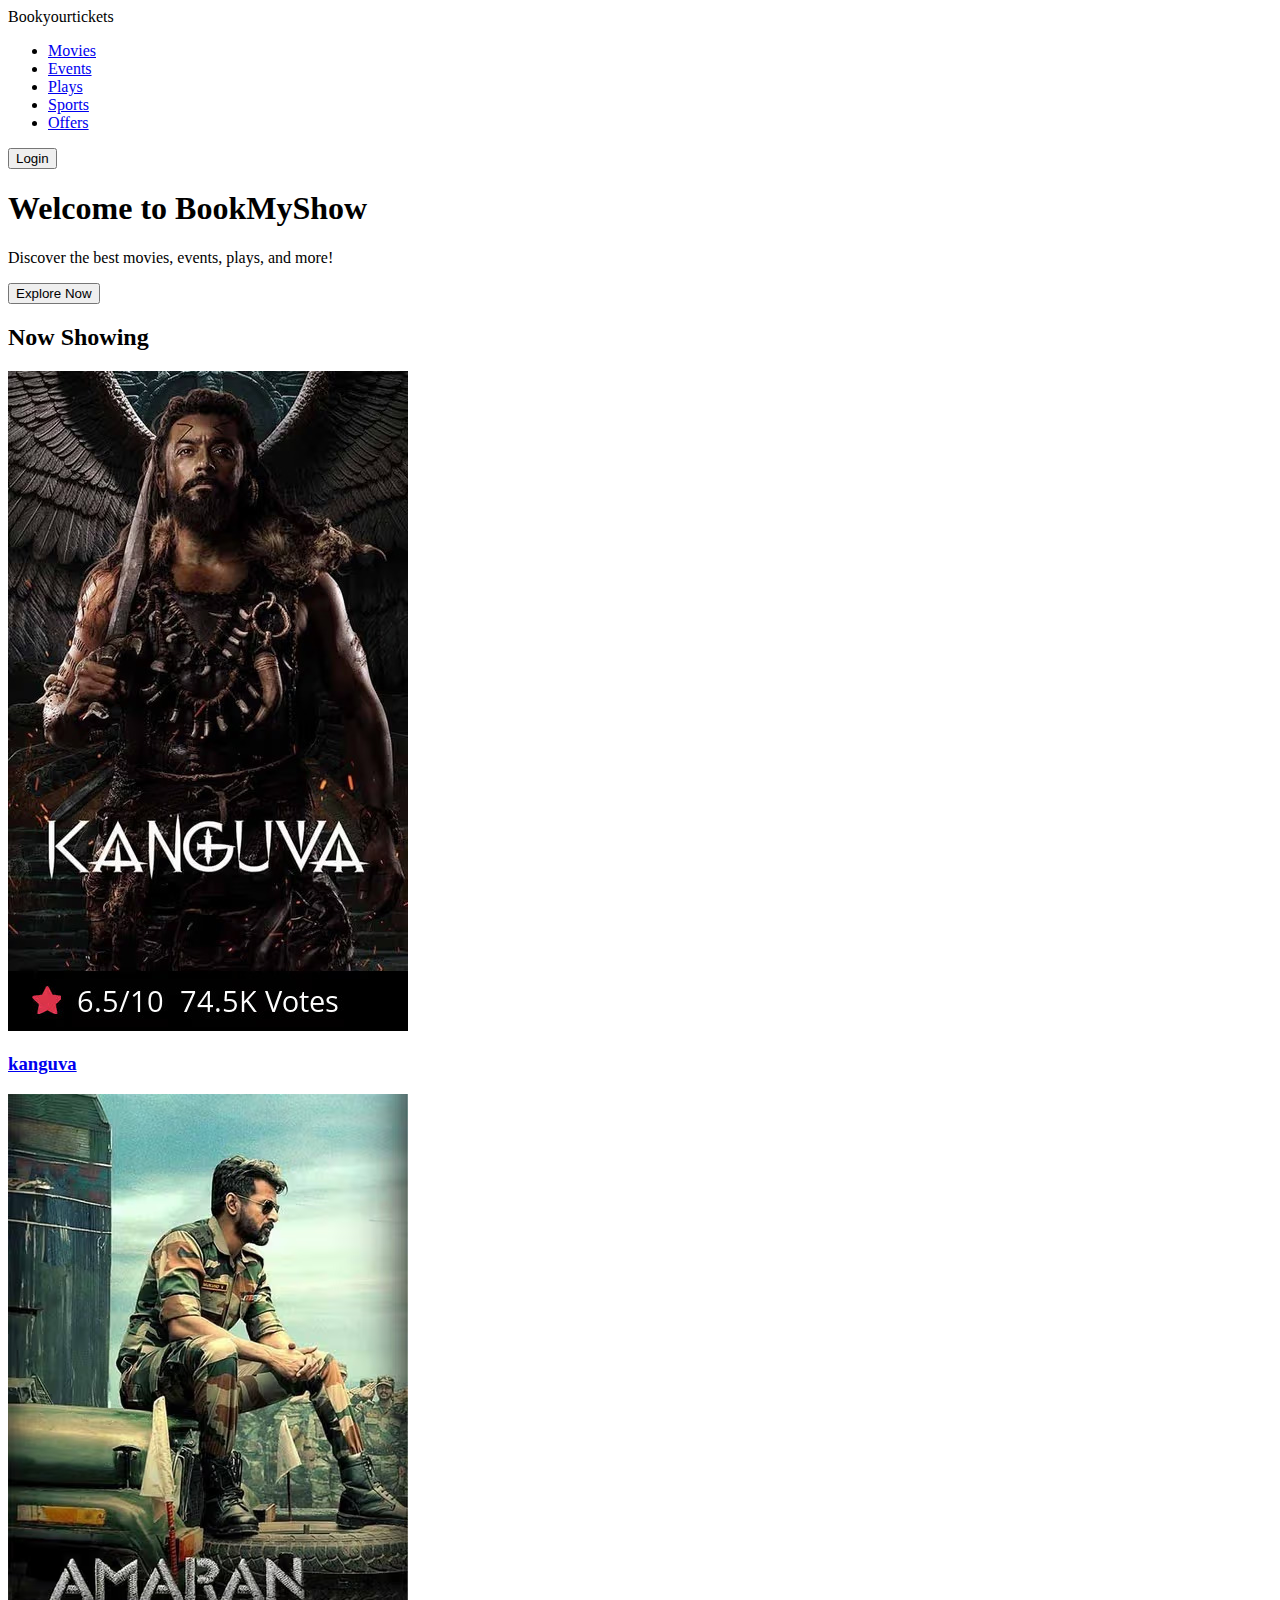
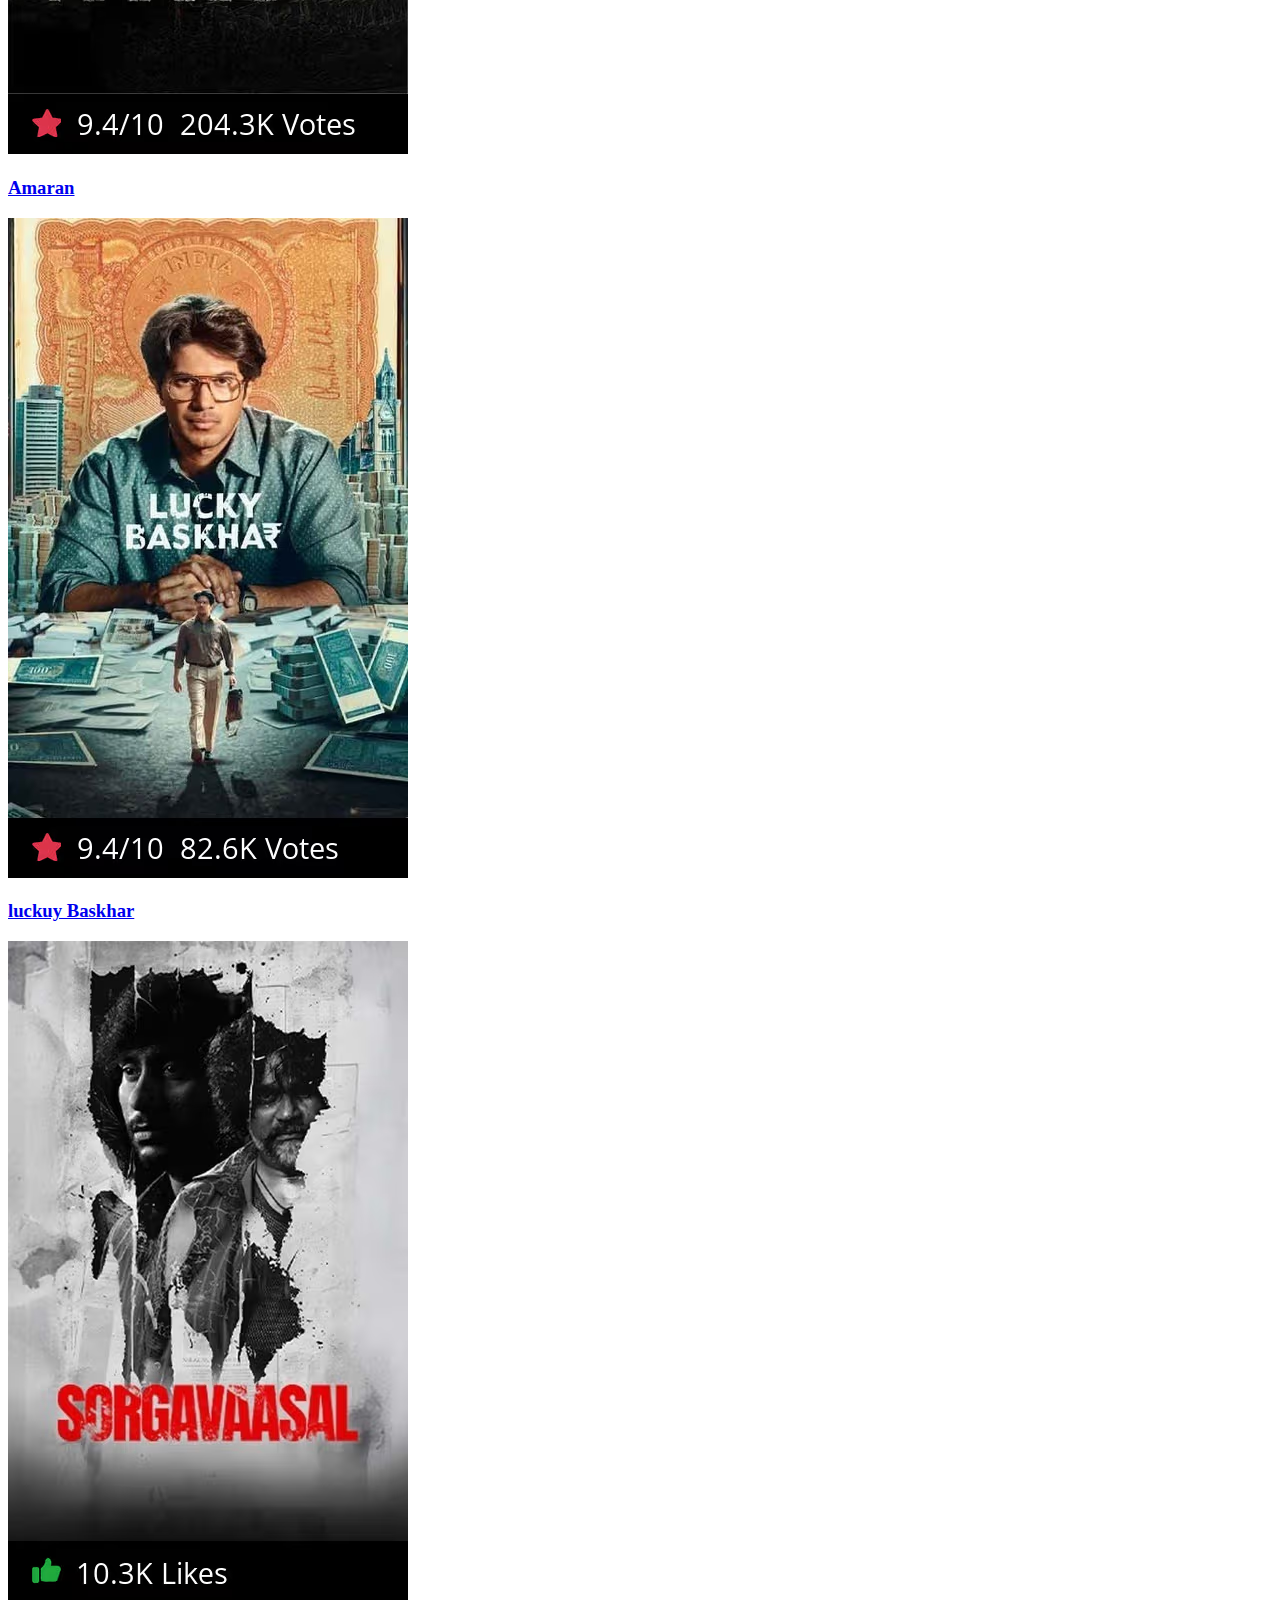
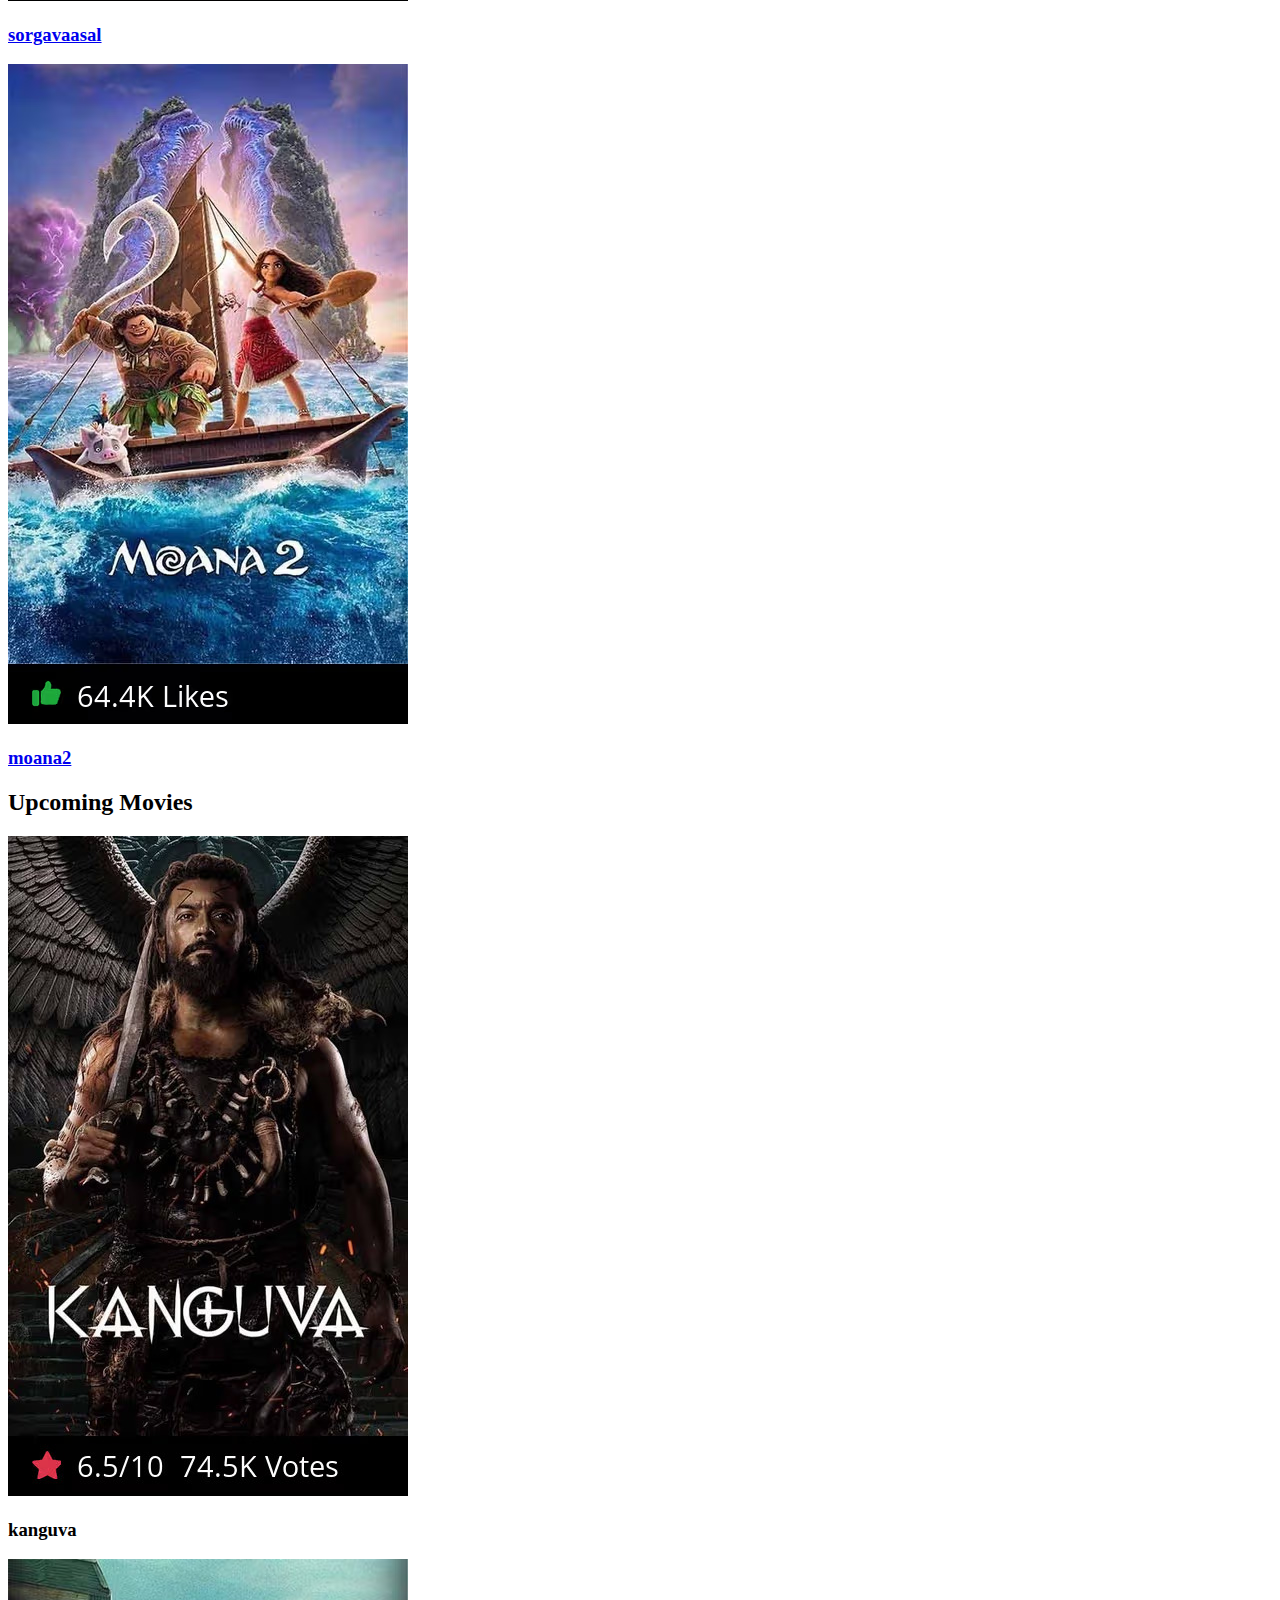
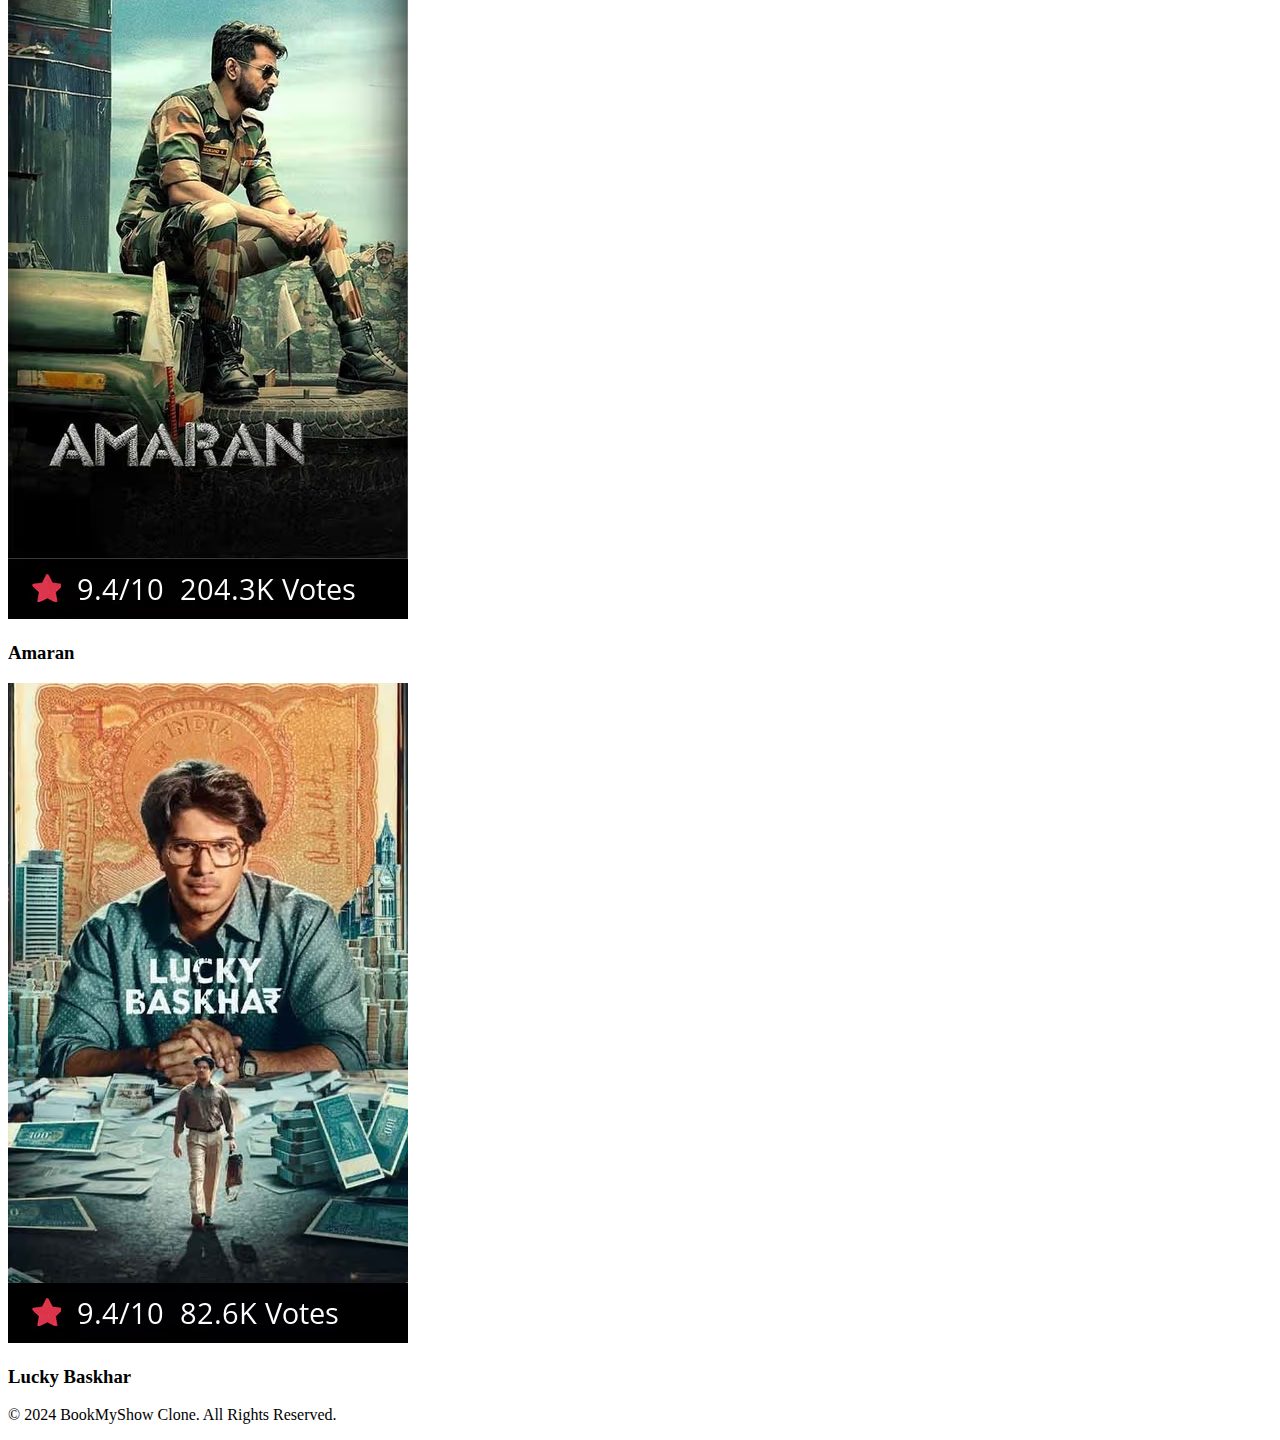
==== index.html @ 5df5eece "Update and rename maincode.html to index.html" ====
<!DOCTYPE html>
<html lang="en">
<head>
    <meta charset="UTF-8">
    <meta http-equiv="X-UA-Compatible" content="IE=edge">
    <meta name="viewport" content="width=device-width, initial-scale=1.0">
    <title>Bookyourtickets</title>
    <link rel="stylesheet" href="css/style.css">
</head>
<body>
    <header class="header">
        <div class="logo">Bookyourtickets</div>
        <nav class="nav">
            <ul>
                <li><a href="#movies">Movies</a></li>
                <li><a href="#events">Events</a></li>
                <li><a href="#plays">Plays</a></li>
                <li><a href="#sports">Sports</a></li>
                <li><a href="#offers">Offers</a></li>
            </ul>
        </nav>
        <div class="user-options">
            <a href="http://127.0.0.1:5501/loginotp.html" target="_blank" class="btn-login">
                <button class="btn-login">Login</button>
            </a>
        
        </div>
        
    </header>
    
    <section class="hero-section">
        <div class="hero-text">
            <h1>Welcome to BookMyShow</h1>
            <p>Discover the best movies, events, plays, and more!</p>
            <button class="btn-explore">Explore Now</button>
            
        </div>
    </section>

    <section id="movies" class="movies-section">
        <h2>Now Showing</h2>
        <div class="movies-grid">


            <div class="movie-card">
                <a href="http://127.0.0.1:5501/loginotp.html" target="_self">
                    <img src="movie1.jpg" alt="movie 1">
                    </a>                
                <h3><a href="http://127.0.0.1:5501/loginotp.html" target="_self">kanguva</a></h3>
                </div>


            <div class="movie-card">
                <a href="http://127.0.0.1:5501/loginotp.html" target="_self">
                    <img src="movie2.jpg" alt="movie 2">
                </a>                
                <h3><a href="http://127.0.0.1:5501/loginotp.html" target="_self">Amaran</a></h3>
                </div>


                <div class="movie-card">
                <a href="http://127.0.0.1:5501/loginotp.html" target="_self">
                    <img src="movie3.jpg" alt="movie 3">
                </a>                
                <h3><a href="http://127.0.0.1:5501/loginotp.html" target="_self">luckuy Baskhar
                </a></h3>
                </div>

                <div class="movie-card">
                    <a href="http://127.0.0.1:5501/loginotp.html" target="_self">
                        <img src="movie4.avif" alt="movie 4">
                    </a>                
                    <h3><a href="http://127.0.0.1:5501/loginotp.html" target="_self">sorgavaasal</a></h3>
                    </div>

                    <div class="movie-card">
                        <a href="http://127.0.0.1:5501/loginotp.html" target="_self">
                            <img src="movie5.avif" alt="movie 5">
                        </a>                
                        <h3><a href="http://127.0.0.1:5501/loginotp.html" target="_self">moana2</a></h3>
                        </div>
        </div>
    </section>
    
    <section id="movies" class="movie0-section">
        <h2>Upcoming Movies</h2>
        <div class="movies-grid">
            <div class="movie-card">
                <img src="movie1.jpg" alt="movie 1">
                <h3>kanguva</h3>
            </div>
            <div class="movie-card">
                <img src="movie2.jpg" alt="Movie 2">
                <h3>Amaran</h3>
            </div>
            <div class="movie-card">
                <img src="movie3.jpg" alt="Movie 3">
                <h3>Lucky Baskhar</h3>
            </div>
        </div>
    </section>


    <footer class="footer">
        <p>&copy; 2024 BookMyShow Clone. All Rights Reserved.</p>
    </footer>
</body>
</html>
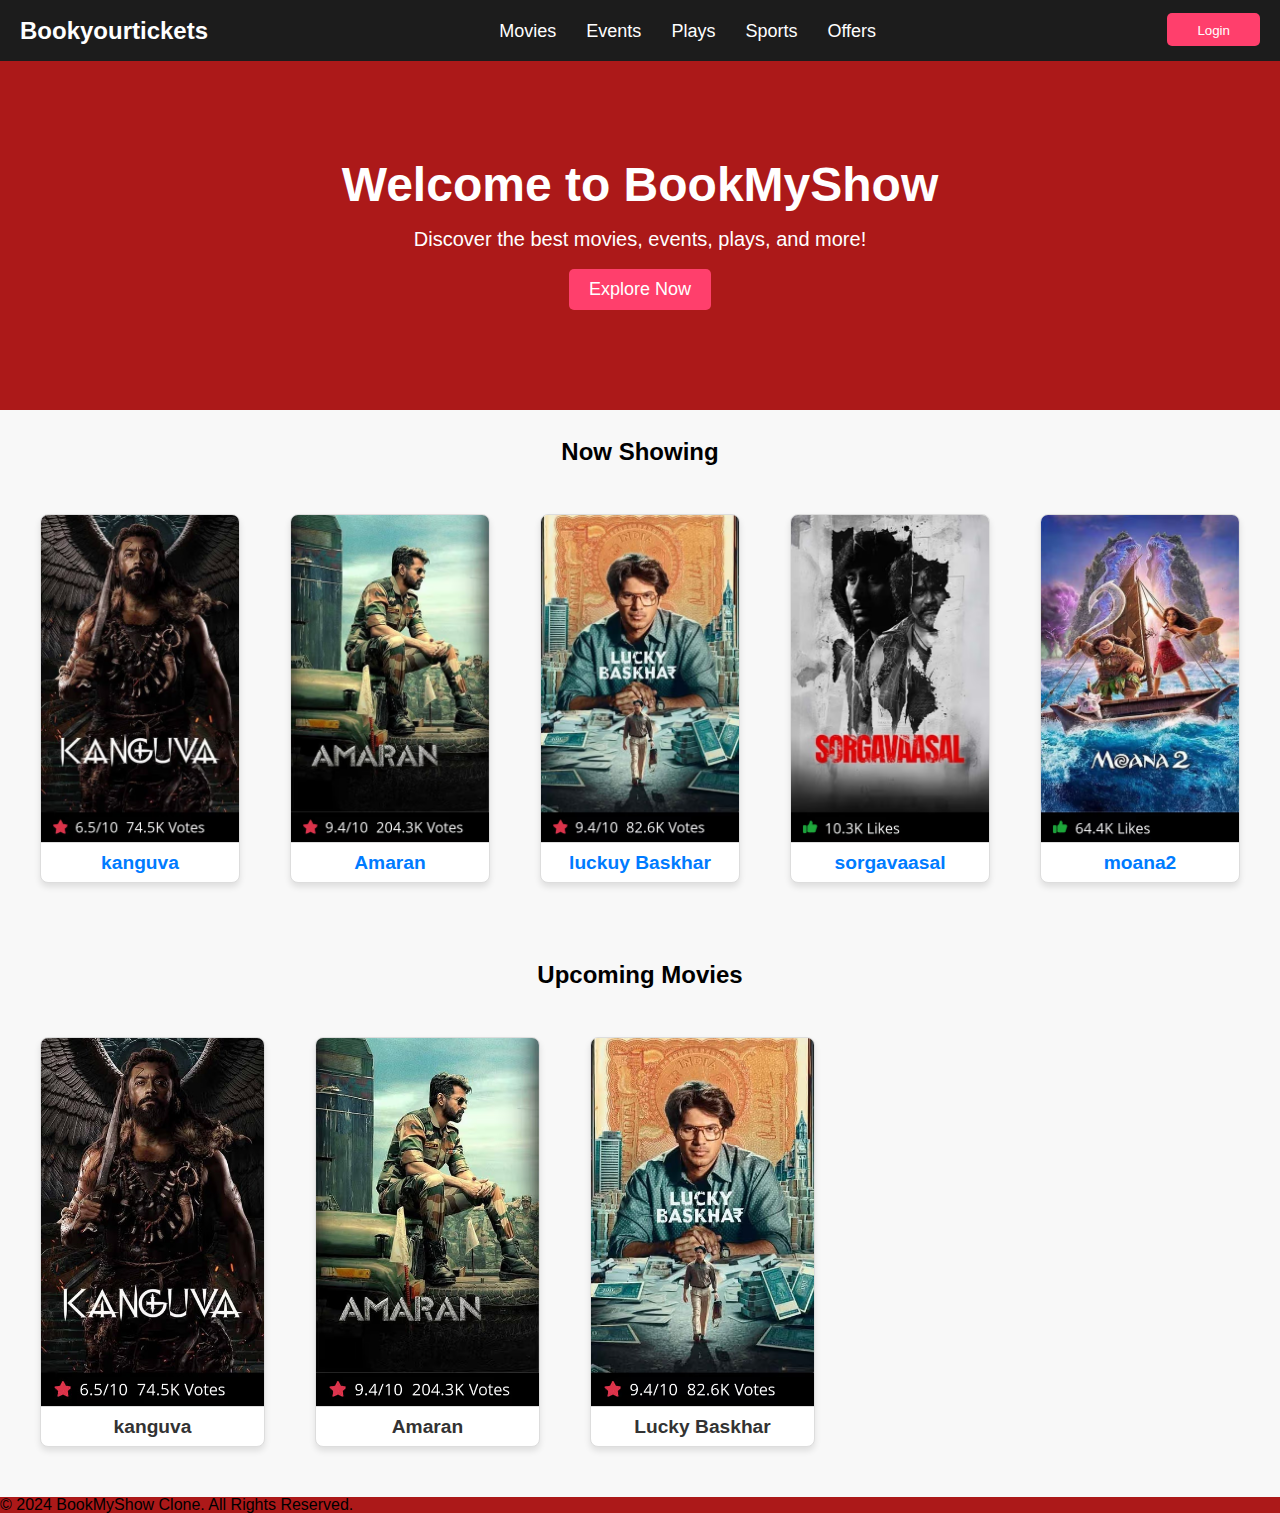
==== commit 3859e6c5: "Update index.html" ====
--- a/index.html
+++ b/index.html
@@ -5,7 +5,7 @@
     <meta http-equiv="X-UA-Compatible" content="IE=edge">
     <meta name="viewport" content="width=device-width, initial-scale=1.0">
     <title>Bookyourtickets</title>
-    <link rel="stylesheet" href="css/style.css">
+    <link rel="stylesheet" href="style.css">
 </head>
 <body>
     <header class="header">
--- a/style.css
+++ b/style.css
@@ -0,0 +1,157 @@
+/* Basic CSS Reset */
+* {
+    margin: 0;
+    padding: 0;
+    box-sizing: border-box;
+}
+
+body {
+    font-family: Arial, sans-serif;
+    line-height: 1;
+    background-color: #ac1919;
+}
+
+
+.header {
+    background-color: #1c1c1c;
+    color: #ffffff;
+    padding: 15px 20px;
+    display: flex;
+    justify-content: space-between;
+    align-items: center;
+}
+
+.logo {
+    font-size: 24px;
+    font-weight: bold;
+}
+
+.nav ul {
+    display: flex;
+    list-style: none;
+}
+
+.nav ul li {
+    margin: 0 15px;
+}
+
+.nav ul li a {
+    color: #ffffff;
+    text-decoration: none;
+    font-size: 18px;
+}
+
+.user-options .btn-login {
+    background-color: #ff3f6c;
+    color: #fff;
+    border: none;
+    padding: 8px 15px;
+    cursor: pointer;
+    border-radius: 5px;
+}
+
+
+.hero-text h1 {
+    font-size: 48px;
+    margin-bottom: 20px;
+}
+
+.hero-text p {
+    font-size: 20px;
+    margin-bottom: 20px;
+}
+
+.btn-explore {
+    background-color: #ff3f6c;
+    color: #fff;
+    border: none;
+    padding: 10px 20px;
+    cursor: pointer;
+    border-radius: 5px;
+    font-size: 18px;
+}
+
+.movies-section {
+    padding: 30px 20px;
+    margin: 0px;
+    background-color: #f8f8f8;
+}
+.movie0-section {
+    padding: 30px 20px;
+    margin: 0px;
+    background-color:#f8f8f8
+}
+
+
+.movies-section h2 {
+    margin-bottom: 30px;
+    text-align: center
+    
+}
+.movie0-section h2 {
+    margin-bottom: 30px;
+    text-align: center;
+}
+
+.movies-grid {
+    padding: 0px;
+    margin: 0px;
+    display: flex;
+    grid-template-columns: repeat(auto-fit, minmax(250px, 1fr));
+    gap: 50px 10px;
+}
+
+/* General styles for the movie card */
+.movie-card {
+    width: 225px;
+    border: 1px solid #ddd;
+    border-radius: 8px;
+    overflow: hidden;
+    box-shadow: 0 4px 6px rgba(0, 0, 0, 0.1);
+    text-align: center;
+    margin: 20px;
+    background-color: #fff;
+    transition: transform 0.3s ease, box-shadow 0.3s ease;
+}
+
+.movie-card:hover {
+    transform: translateY(-10px);
+    box-shadow: 0 8px 12px rgba(0, 0, 0, 0.2);
+}
+
+/* Image styling */
+.movie-card img {
+    width: 100%;
+    height: auto;
+    display: block;
+    border-bottom: 1px solid #ddd;
+}
+
+/* Title styling */
+.movie-card h3 {
+    font-size: 1.2em;
+    margin: 10px 0;
+    color: #333;
+}
+
+.movie-card h3 a {
+    text-decoration: none;
+    color: #007bff;
+    transition: color 0.3s ease;
+}
+
+.movie-card h3 a:hover {
+    color: #0056b3;
+}
+
+.hero-section {
+    background-image: url('hero-background.jpg');
+    background-size: cover;
+    background-position: center;
+    color: #fff;
+    text-align: center; 
+    padding: 100px 20px;
+}
+
+
+
